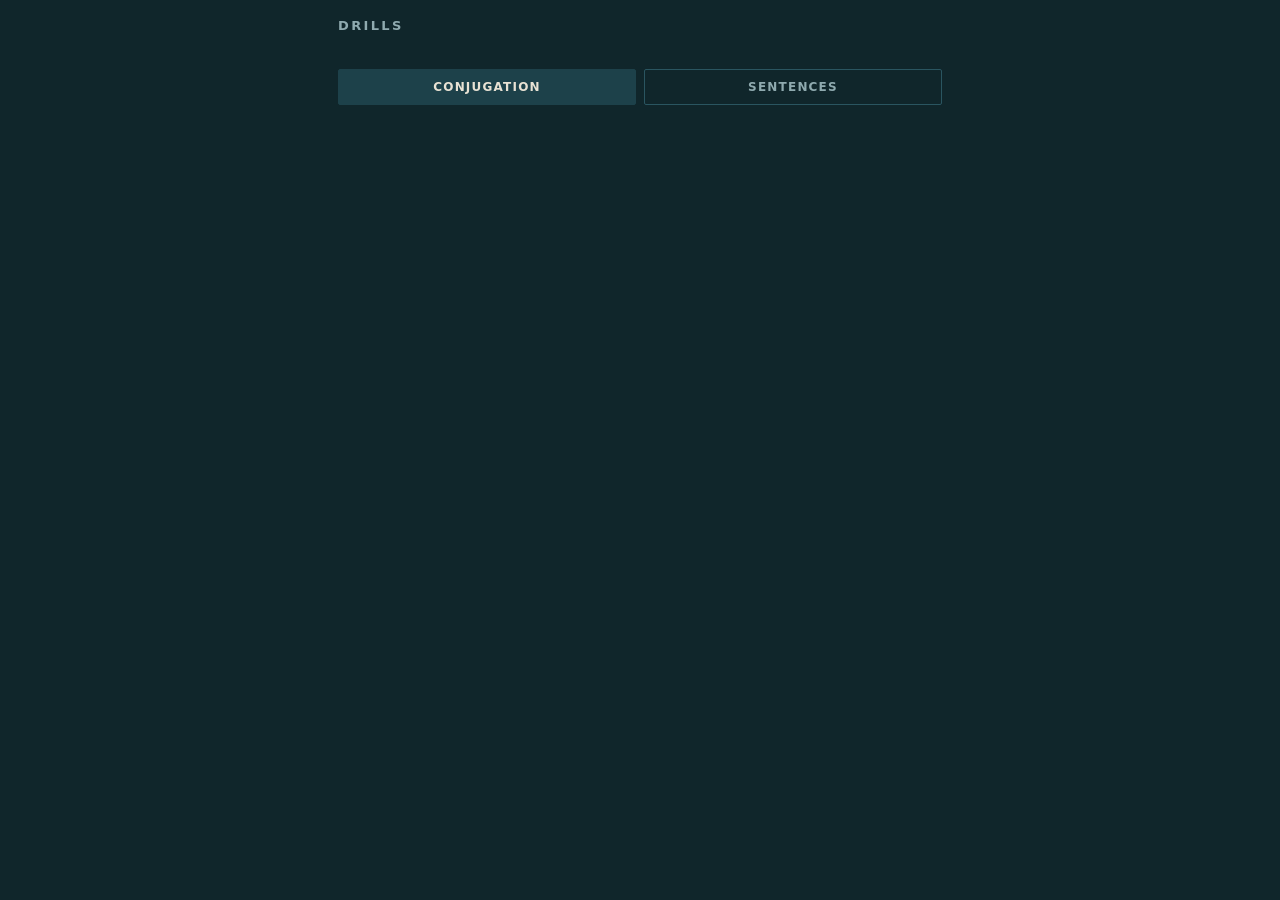
==== index.html @ 8b287423 "Extract UI module, stylesheet and index.html entry point drills.html is left in place untouched as t" ====
<!DOCTYPE html>
<html lang="en">
<head>
<meta charset="utf-8">
<meta name="viewport" content="width=device-width, initial-scale=1, viewport-fit=cover">
<meta name="theme-color" content="#10262B">
<title>Drills — Beirut Lebanese</title>
<link rel="stylesheet" href="./ui/styles.css">
</head>
<body>
<div class="wrap">
  <div class="top">
    <div class="mark">Drills</div>
    <div class="count" id="count"></div>
  </div>
  <div class="rail" id="rail"></div>
  <div class="tabs" role="tablist">
    <button class="tab" id="tab-conj" role="tab" aria-selected="true">Conjugation</button>
    <button class="tab" id="tab-sent" role="tab" aria-selected="false">Sentences</button>
  </div>
  <div id="stage"></div>
</div>


<script type="module" src="./ui/app.js"></script>
</body>
</html>
---- ui/styles.css ----
/* ---------- tokens ---------- */
:root{
  --ground:#10262B;      /* deep petrol */
  --surface:#16333A;
  --surface-2:#1D414A;
  --line:#2A5560;
  --limestone:#E8E2D4;
  --muted:#8FAAAF;
  --ochre:#D9A441;       /* the "typing tax" state */
  --seaglass:#6FB3A8;    /* correct */
  --clay:#C8553D;        /* wrong */
  --mono:ui-monospace,"SF Mono",Menlo,Consolas,"Roboto Mono",monospace;
  --sans:system-ui,-apple-system,"Segoe UI",Roboto,sans-serif;
}
*{box-sizing:border-box}
html,body{margin:0;padding:0}
body{
  background:var(--ground);
  color:var(--limestone);
  font-family:var(--sans);
  -webkit-text-size-adjust:100%;
  min-height:100dvh;
  padding:env(safe-area-inset-top) 0 env(safe-area-inset-bottom);
}
.wrap{max-width:640px;margin:0 auto;padding:18px 18px 40px}

/* ---------- header ---------- */
.top{display:flex;align-items:baseline;justify-content:space-between;gap:12px;margin-bottom:14px}
.mark{font-size:13px;letter-spacing:.18em;text-transform:uppercase;color:var(--muted);font-weight:600}
.count{font-family:var(--mono);font-size:13px;color:var(--muted)}
.rail{display:flex;gap:3px;margin-bottom:22px}
.tick{flex:1;height:3px;background:var(--surface-2);border-radius:2px}
.tick.hit{background:var(--seaglass)}
.tick.tax{background:var(--ochre)}
.tick.miss{background:var(--clay)}
.tick.now{background:var(--limestone)}

/* ---------- mode tabs ---------- */
.tabs{display:flex;gap:8px;margin-bottom:22px}
.tab{
  flex:1;padding:10px 8px;background:transparent;color:var(--muted);
  border:1px solid var(--line);border-radius:2px;font-family:var(--sans);
  font-size:12px;letter-spacing:.1em;text-transform:uppercase;font-weight:600;
  cursor:pointer;
}
.tab[aria-selected="true"]{background:var(--surface-2);color:var(--limestone);border-color:var(--surface-2)}

/* ---------- prompt ---------- */
.eyebrow{
  font-size:11px;letter-spacing:.16em;text-transform:uppercase;
  color:var(--ochre);font-weight:700;margin-bottom:10px
}
.prompt{
  font-size:29px;line-height:1.2;font-weight:650;letter-spacing:-.02em;
  margin:0 0 22px;
}
.prompt .lit{color:var(--muted);font-weight:400}

/* ---------- input ---------- */
.field{
  width:100%;padding:15px 14px;background:var(--surface);
  border:1px solid var(--line);border-top-width:2px;border-radius:2px;
  color:var(--limestone);font-family:var(--mono);font-size:20px;
  letter-spacing:.01em;
}
.field:focus{outline:2px solid var(--ochre);outline-offset:2px;border-color:var(--ochre)}
.field::placeholder{color:#5C7C82}
.field:disabled{opacity:.55}
.go{
  width:100%;margin-top:12px;padding:16px;border:0;border-radius:2px;
  background:var(--limestone);color:var(--ground);
  font-family:var(--sans);font-size:15px;font-weight:700;
  letter-spacing:.06em;text-transform:uppercase;cursor:pointer;
}
.go:active{transform:translateY(1px)}
.hint{margin-top:10px;font-size:12px;color:var(--muted);font-family:var(--mono)}

/* ---------- feedback ---------- */
.fb{margin-top:24px;border-left:2px solid var(--line);padding-left:14px}
.fb.correct{border-color:var(--seaglass)}
.fb.tax{border-color:var(--ochre)}
.fb.wrong{border-color:var(--clay)}
.fb .q{font-size:12px;color:var(--muted);margin-bottom:12px;line-height:1.4}
.fb .row{display:flex;gap:9px;align-items:flex-start;margin-bottom:9px;font-size:16px;line-height:1.4}
.fb .row .sym{flex:none;width:20px}
.fb .row .val{font-family:var(--mono);word-break:break-word}
.fb .bad{color:var(--clay)}
.fb .good{color:var(--seaglass)}
.fb .taxc{color:var(--ochre)}
.fb .why{font-size:14px;color:var(--limestone);opacity:.85;line-height:1.5}
.fb .why b{color:var(--ochre);font-weight:600}

/* ---------- score ---------- */
.score{padding:4px 0}
.score h2{font-size:34px;margin:0 0 4px;letter-spacing:-.02em}
.score .sub{color:var(--muted);font-size:14px;margin-bottom:26px}
.bd{border-top:1px solid var(--line);padding:13px 0;display:flex;justify-content:space-between;font-size:15px}
.bd .n{font-family:var(--mono)}
.leak{margin-top:26px}
.leak h3{font-size:11px;letter-spacing:.16em;text-transform:uppercase;color:var(--ochre);margin:0 0 10px}
.leak li{font-family:var(--mono);font-size:14px;margin-bottom:7px;color:var(--limestone)}
.leak ul{margin:0;padding-left:18px}
@media (prefers-reduced-motion:no-preference){
  .fb,.prompt{animation:in .18s ease-out}
  @keyframes in{from{opacity:0;transform:translateY(4px)}to{opacity:1;transform:none}}
}
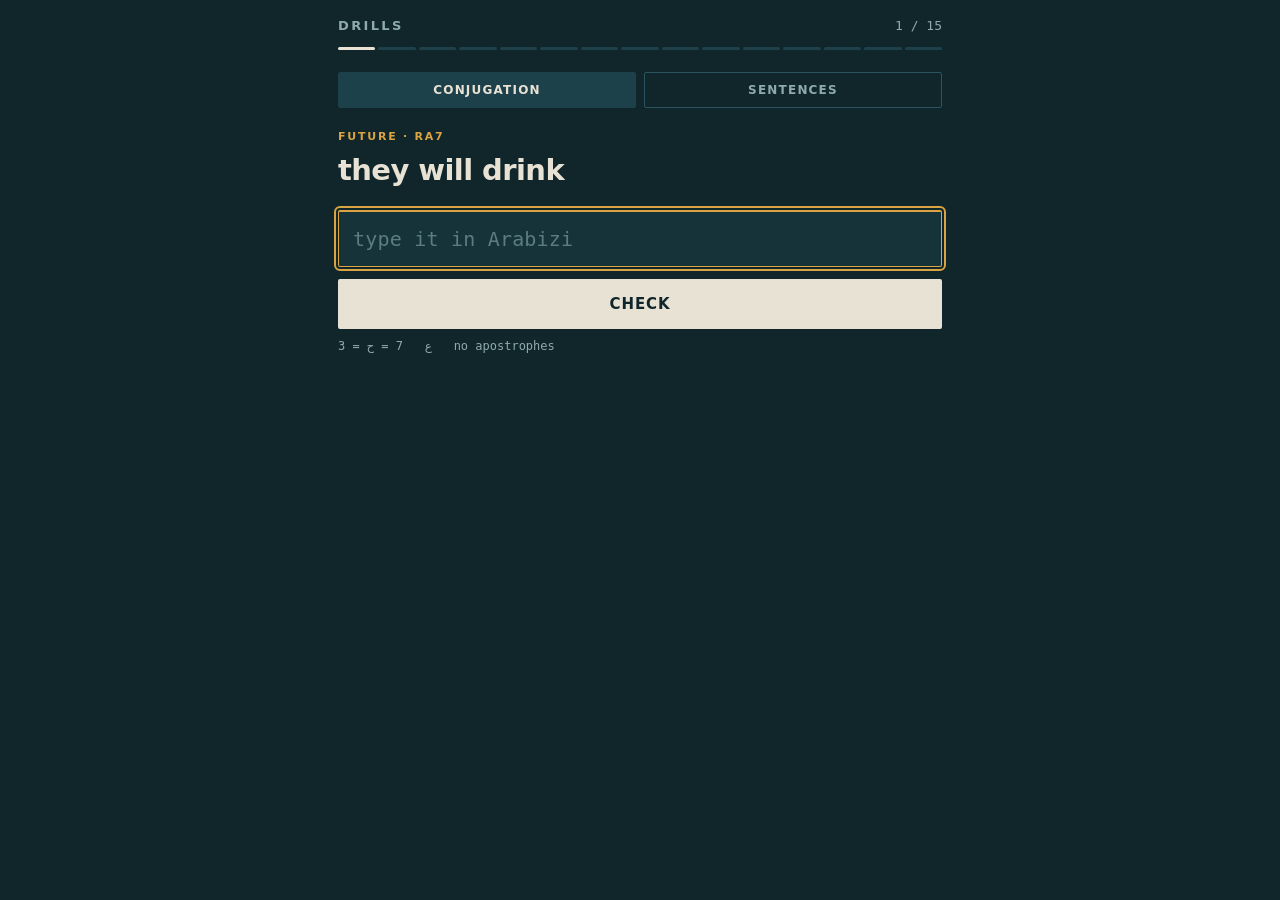
==== commit 65bb331a: "Make the app an installable offline PWA The worker precaches all eleven shipped assets on install an" ====
--- a/index.html
+++ b/index.html
@@ -5,6 +5,13 @@
 <meta name="viewport" content="width=device-width, initial-scale=1, viewport-fit=cover">
 <meta name="theme-color" content="#10262B">
 <title>Drills — Beirut Lebanese</title>
+<meta name="description" content="Offline conjugation and sentence drills for Beirut city Lebanese.">
+<link rel="manifest" href="./manifest.webmanifest">
+<link rel="icon" href="./icons/icon-192.png" type="image/png">
+<link rel="apple-touch-icon" href="./icons/icon-192.png">
+<meta name="apple-mobile-web-app-capable" content="yes">
+<meta name="apple-mobile-web-app-status-bar-style" content="black-translucent">
+<meta name="apple-mobile-web-app-title" content="Drills">
 <link rel="stylesheet" href="./ui/styles.css">
 </head>
 <body>
